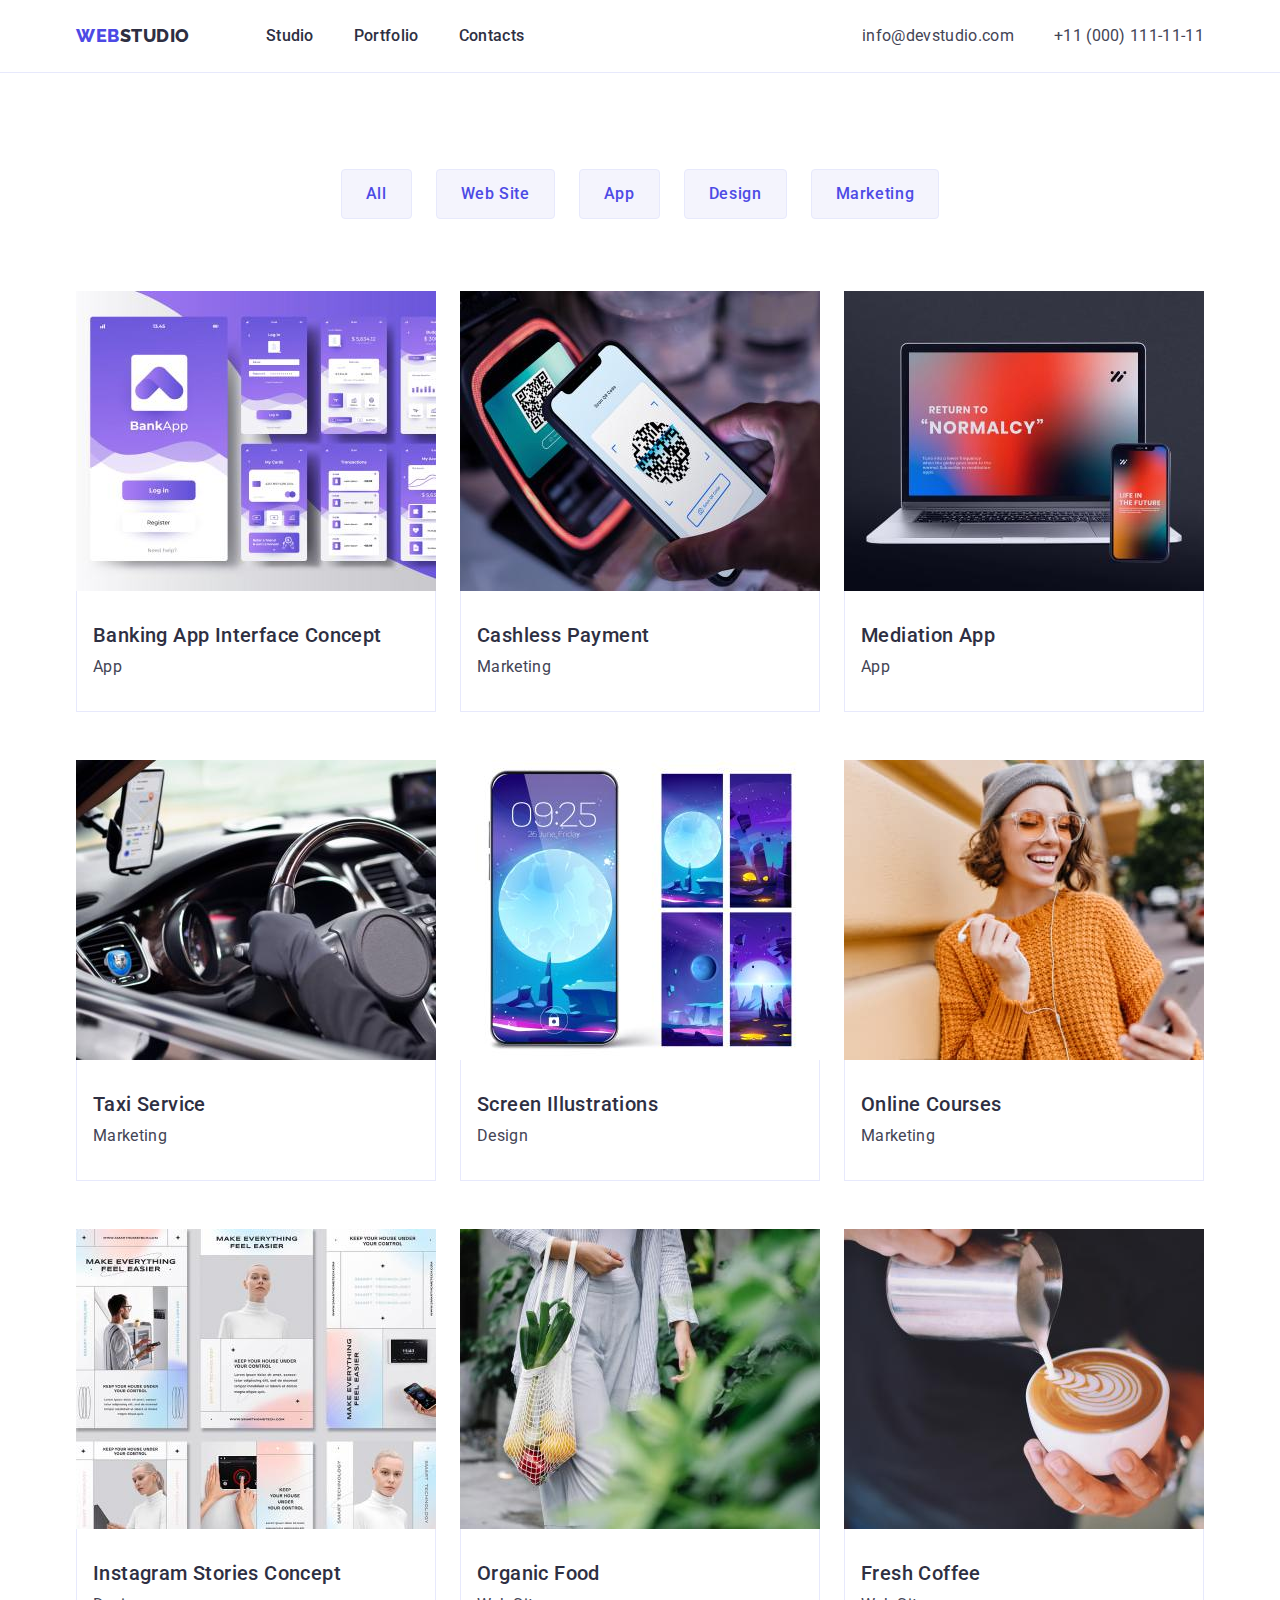
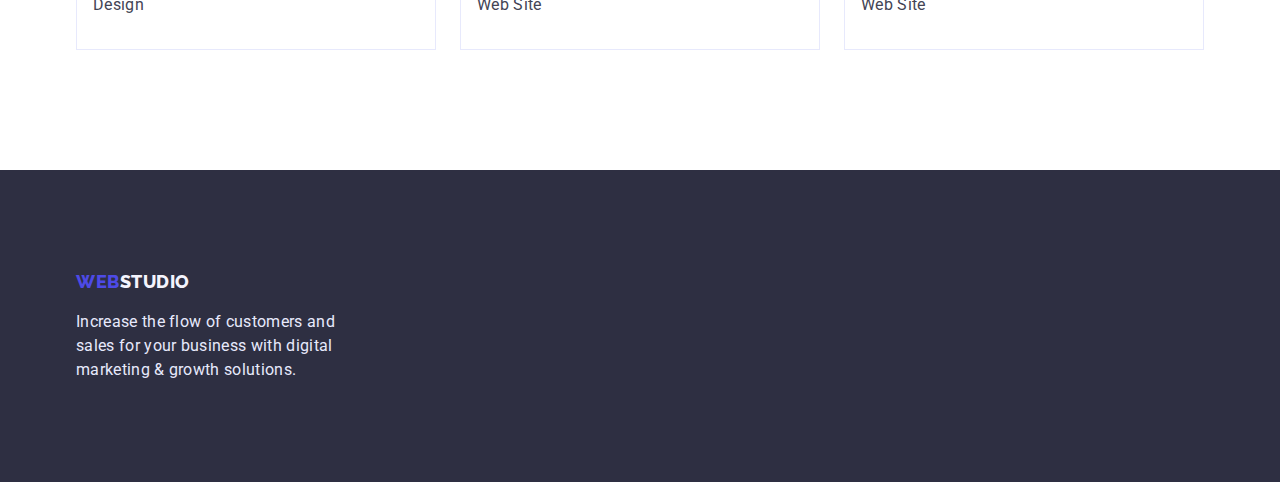
==== portfolio.html @ 203d9056 "Initial commit" ====
<!DOCTYPE html>
<html lang="en">
  <head>
    <meta charset="UTF-8" />
    <meta http-equiv="X-UA-Compatible" content="IE=edge" />
    <meta name="viewport" content="width=device-width, initial-scale=1.0" />
    <title>WebStudio</title>
    <link rel="preconnect" href="https://fonts.googleapis.com" />
    <link rel="preconnect" href="https://fonts.gstatic.com" crossorigin />
    <link
      href="https://fonts.googleapis.com/css2?family=Raleway:wght@800&family=Roboto:wght@400;500;700&display=swap"
      rel="stylesheet"
    />
    <link
      rel="stylesheet"
      href="https://cdnjs.cloudflare.com/ajax/libs/modern-normalize/1.1.0/modern-normalize.min.css"
    />
    <link rel="stylesheet" href="./css/styles.css" />
  </head>

  <body>
    <!-- Header -->
    <header class="header">
      <div class="container main-nav"">
        <nav class="link-nav">
          <a href="./index.html" class="logo-web link"
            >WEB<span class="head-studio">STUDIO</span>
          </a>

          <ul class="site-nav list">
            <li class="item">
              <a href="./index.html" class="anchors link">Studio</a>
            </li>

            <li class="site-nav list">
              <a href="./portfolio.html" class="anchors link">Portfolio</a>
            </li>

            <li class="site-nav list">
              <a href="" class="anchors link">Contacts</a>
            </li>
          </ul>
        </nav>

        <ul class="head-content list">
          <li class="item">
            <a href="mailto:info@devstudio.com" class="relations link"
              >info@devstudio.com</a
            >
          </li>

          <li class="item">
            <a href="tel:+110001111111" class="relations link"
              >+11 (000) 111-11-11</a
            >
          </li>
        </ul>
      </div>
    </header>
    <!-- Header -->

    <!-- Main content -->
    <main>
      <section class="section-title-prt">
        <div class="container">
        <h1 class="visually-hidden">Filter buttons</h1>
        <ul class="btn-prt list">
          <li class="btn-item">
            <button type="button" class="btn btn-filters">All</button>
          </li>
          <li class="btn-item">
            <button type="button" class="btn btn-filters">Web Site</button>
          </li>
          <li class="btn-item">
            <button type="button" class="btn btn-filters">App</button>
          </li>
          <li class="btn-item">
            <button type="button" class="btn btn-filters">Design</button>
          </li>
          <li class="btn-item">
            <button type="button" class="btn btn-filters">Marketing</button>
          </li>
        </ul>
        <ul class="list main-filter">
          <li class="filter">
            <a href="" class="link"
              ><img
                src="./images/potfolio1.jpg"
                alt="Images of different pages of the banking application."
                width="360"
                class="display-block"
              />
              <div class="prt-block">
              <h2 class="prt-title">Banking App Interface Concept</h2>
              <p class="prt-text">App</p>
              </div>
            </a>
          </li>
          <li class="filter">
            <a href="" class="link"
              ><img
                src="./images/potfolio2.jpg"
                alt="QR scan for pay."
                width="360"
                 class="display-block"
              />
              <div class="prt-block">
              <h2 class="prt-title">Cashless Payment</h2>
              <p class="prt-text">Marketing</p>
              </div>
            </a>
          </li>
          <li class="filter ">
            <a href="" class="link"
              ><img
                src="./images/potfolio3.jpg"
                alt="Notebook and phone."
                width="360"
                class="display-block"
              />
              <div class="prt-block">
              <h2 class="prt-title">Mediation App</h2>
              <p class="prt-text">App</p>
              </div>
            </a>
          </li>
          <li class="filter">
            <a href="" class="link"
              ><img
                src="./images/potfolio4.jpg"
                alt="Driving navigation."
                width="360"
                class="display-block"
              />
              <div class="prt-block">
              <h2 class="prt-title">Taxi Service</h2>
              <p class="prt-text">Marketing</p>
              </div>
            </a>
          </li>
          <li class="filter">
            <a href="" class="link"
              ><img
                src="./images/potfolio5.jpg"
                alt="Pictured is a phone with different kinds of wallpapers in
                 the app."
                width="360"
                 class="display-block"
              />
              <div class="prt-block">
              <h2 class="prt-title">Screen Illustrations</h2>
              <p class="prt-text">Design</p>
              </div>
            </a>
          </li>
          <li class="filter">
            <a href="" class="link"
              ><img
                src="./images/potfolio6.jpg"
                alt="Girl with phone."
                width="360"
                class="display-block"
              />
              <div class="prt-block">
              <h2 class="prt-title">Online Courses</h2>
              <p class="prt-text">Marketing</p>
              </div>
            </a>
          </li>
          <li class="filter">
            <a href="" class="link"
              ><img
                src="./images/potfolio7.jpg"
                alt="Concepts for Instagram stories."
                width="360"
                class="display-block"
              />
              <div class="prt-block">
              <h2 class="prt-title">Instagram Stories Concept</h2>
              <p class="prt-text">Design</p>
              </div>
            </a>
          </li>
          <li class="filter">
            <a href="" class="link"
              ><img
                src="./images/potfolio8.jpg"
                alt="A girl carrying a mesh bag of fruit."
                width="360"
                class="display-block"
              />
                              <div class="prt-block">
              <h2 class="prt-title">Organic Food</h2>
              <p class="prt-text">Web Site</p>
              </div>
            </a>
          </li>
          <li class="filter">
            <a href="" class="link"
              ><img
                src="./images/potfolio9.jpg"
                alt="Coffee is poured."
                width="360"
                class="display-block"
              />
              <div class="prt-block">
              <h2 class="prt-title">Fresh Coffee</h2>
              <p class="prt-text">Web Site</p>
              </div>
            </a>
          </li>
        </ul>
        </div>
      </section>
    </main>
    <!-- Main content -->

    <!-- Footer -->
    <footer class="footer">
      <div class="container">
        <p class="foot-logo">
        <a href="./index.html" class="logo-web link"
          >WEB<span class="footer-studio">STUDIO</span></a
        >
        </p>
        <p class="footer-text">
          Increase the flow of customers and sales for your business with
          digital marketing & growth solutions.
        </p>
      </div>
    </footer>
  </body>
</html>
<!-- Footer -->
---- css/styles.css ----
*,
*::before,
*::after {
  box-sizing: border-box;
  padding: 0;
  margin: 0;
}

.display-block {
  display: block;
}

:root {
  --primary-brand-color: #4d4ae5;
  --secondary-brand-color: #404bbf;
  --dark-color: #2e2f42;
  --success-color: #31d0aa;
  --text-color: #434455;
  --subtle-text: #8e8f99;
  --white-color: #fff;
  --accent-color: #e7e9fc;
  --light-color: #f4f4fd;
}
/* Body */
body {
  color: #2e2f42;
  font-family: "Roboto", sans-serif;
  font-size: 16px;
  background-color: #ffffff;
}

.list,
.prt-list {
  list-style: none;
  margin: 0;
  padding: 0;
}

.link,
.prt-link {
  text-decoration: none;
}
/* Body */

/* HEADER */

.header {
  background-color: var(--white-color);
  border-bottom: 1px solid var(--accent-color);
  padding-top: 24px;
  padding-bottom: 24px;
}

.container {
  margin-left: auto;
  margin-right: auto;
  width: 1158px;
  padding: 0px 15px;
}

.head-studio,
.site-nav .link {
  color: var(--dark-color);
}
.logo-web,
.head-studio {
  font-family: "Raleway", sans-serif;
  font-weight: 800;
  font-size: 18px;
  line-height: 1.33;
  letter-spacing: 0.03em;
}

.logo-web {
  color: var(--primary-brand-color);
  display: inline-block;
}
.link-nav {
  display: flex;
  align-items: center;
  justify-content: space-between;
  gap: 76px;
}

.main-nav,/*
.link-nav,*/
.site-nav,
.head-content {
  display: flex;
  align-items: center;
  justify-content: space-between;
  gap: 40px;
}

/*.logo-web {
  margin-right: 76px;
}*/

.site-nav .item:not(:last-child),
.head-content .item:not(:last-child) {
  gap: 40px;
}

.anchors {
  font-weight: 500;
  font-size: 16px;
  color: var(--dark-color);
  line-height: 1.5;
  letter-spacing: 0.02em;
}

.anchors:hover,
.anchors:focus {
  color: var(--primary-brand-color);
}

.head-content .link {
  color: var(--text-color);
}
.relations {
  font-weight: 400;
  font-size: 16px;
  color: var(--text-color);
  line-height: 1.5;
  letter-spacing: 0.02em;
}

.relations:hover,
.relations:focus {
  color: var(--primary-brand-color);
}

/* HEADER */

/* index.hmtl */
/* HERO */

.hero {
  background-color: var(--dark-color);
  padding-top: 188px;
  padding-bottom: 188px;
  text-align: center;
}

.hero-title {
  color: var(--white-color);
  font-weight: 700;
  width: 496px;
  font-size: 56px;
  line-height: 1.07;
  letter-spacing: 0.02em;
  text-align: center;
  margin-bottom: 48px;
  margin: auto;
}

.btn {
  cursor: pointer;
  border: none;
  border-color: transparent;
}

.btn-hero {
  background-color: var(--primary-brand-color);
  color: var(--white-color);
  font-family: "Roboto", sdns-serif;
  font-weight: 500;
  font-size: 16px;
  line-height: 1.5;
  letter-spacing: 0.04em;
  margin-top: 48px;
  border-radius: 4px;
  padding: 16px 32px;
}

.btn-hero:hover,
.btn-hero:focus {
  background-color: var(--secondary-brand-color);
  color: var(--white-color);
  font-family: "Roboto", sans-serif;
  font-weight: 500;
  font-size: 16px;
  line-height: 1.5;
  letter-spacing: 0.04em;
}
/* HERO */

/* MAIN CONTENT*/
.visually-hidden {
  position: absolute;
  white-space: nowrap;
  width: 1px;
  height: 1px;
  overflow: hidden;
  border: 0;
  padding: 0;
  clip: rect(0 0 0 0);
  clip-path: inset(50%);
  margin: -1px;
}
.section-main {
  padding-bottom: 120px;
}
.section-title {
  margin-bottom: 72px;

  text-align: center;
  font-size: 36px;
  line-height: 40px;
  letter-spacing: 0.02em;
  text-transform: capitalize;
}
/* Studio / Description of studio */
img {
  display: block;
  max-width: 100%;
  height: auto;
}

.main-desc {
  padding-top: 120px;
  padding-bottom: 120px;
}

.hide-text {
  display: none;
}

.desc {
  display: flex;
}

.list.desc {
  gap: 24px;
}

.desc-title,
.team-title {
  color: var(--dark-color);
  font-weight: 500;
  font-size: 20px;
  line-height: 1.2;
  letter-spacing: 0.02em;
  margin-bottom: 8px;
  text-align: left;
}

.desc-text,
.team-text {
  color: #434455;
  font-weight: 400;
  font-size: 16px;
  line-height: 1.5;
  letter-spacing: 0.02em;
  text-align: left;
}

.main-desc .list.item {
  min-width: 264px;
}

/* Portfolio / Description of the works of the studio */

.main-prt {
  padding-bottom: 120px;
}

.main-prt .section-title {
  text-align: center;
  margin-bottom: 72px;
}

.list.prt {
  display: flex;
  justify-content: center;
  gap: 24px;
}
/* Section3 Contacts / Main team of studio */
.section-team {
  padding-bottom: 120px;
  padding-top: 120px;
  background-color: #f4f4fd;
}
.main-team {
  background-color: var(--light-color);
  margin-bottom: 120px;
  margin-top: 120px;
  margin: 0;
  padding: 0;
}

.main-team .section-title {
  margin-bottom: 72px;
  text-align: center;
}

.main-cont {
  display: flex;
  gap: 24px;
  justify-content: center;
}

.list.team {
  background-color: var(--white-color);
  box-shadow: 0px 1px 6px rgba(46, 47, 66, 0.08),
    0px 1px 1px rgba(46, 47, 66, 0.16), 0px 2px 1px rgba(46, 47, 66, 0.08);
  border-radius: 0px 0px 4px 4px;
}

.cont-text {
  padding: 32px 16px;
}

.desc-title,
.team-title {
  color: var(--dark-color);
  font-weight: 500;
  font-size: 20px;
  line-height: 1.2;
  letter-spacing: 0.02em;
  /*padding-bottom: 8px;*/
}

.desc-text,
.team-text {
  color: #434455;
  font-size: 16px;
  line-height: 1.5;
  letter-spacing: 0.02em;
}
.team-title,
.team-text {
  text-align: center;
}

/*.section-team {
  background-color: var(--light-color);*/
/*padding-bottom: 120px;}*/

/* Section3 Contacts / Main team of studio */

/* MAIN CONTENT*/

/* portfolio.css */
/* MAIN CONTENT */

.section-title-prt {
  padding-top: 96px;
  padding-bottom: 120px;
}

.prt-section {
  padding-top: 96px;
  padding-bottom: 120px;
}

.section-title.prt-title {
  display: none;
}

.btn-prt.list {
  display: flex;
  justify-content: center;
  gap: 24px;
}

.btn-filters {
  background-color: var(--light-color);
  color: var(--primary-brand-color);
  font-family: "Roboto", sans-serif;
  font-weight: 500;
  font-size: 16px;
  line-height: 1.5;
  letter-spacing: 0.04em;
  border: 1px solid #e7e9fc;
  border-radius: 4px;
  min-height: 48px;
  padding: 12px 24px;
}

.btn-filters:hover,
.btn-filters:focus {
  background-color: var(--primary-brand-color);
  color: var(--white-color);
  border-color: transparent;
}

.btn-prt {
  padding: 0;
  margin: 0;
  margin-bottom: 72px;
}

.main-filter {
  display: flex;
  flex-wrap: wrap;
  justify-content: center;
  column-gap: 24px;
  row-gap: 48px;
}

.filter {
  width: calc((100% - 48px) / 3);
}

.prt-block {
  text-align: left;
  padding: 32px 0 32px 16px;
  border: 1px solid #e7e9fc;
  border-top: none;
}

.prt-title {
  color: var(--dark-color);
  font-weight: 500;
  font-size: 20px;
  line-height: 1.2;
  letter-spacing: 0.02em;
  margin-bottom: 8px;
}

.prt-text {
  color: var(--text-color);
  font-weight: 400;
  font-size: 16px;
  line-height: 1.5;
  letter-spacing: 0.02em;
}
/* portfolio.css */
/* MAIN CONTENT*/

/* FOOTER */

.footer {
  background-color: var(--dark-color);
  padding-top: 100px;
  padding-bottom: 100px;
}

/*.foot-logo {
  text-align: left;
  margin-bottom: 16px;
}*/

.footer-studio {
  color: var(--light-color);
  font-family: "Raleway", sans-serif;
  font-weight: 800;
  font-size: 18px;
  line-height: 1.16;
  letter-spacing: 0.03em;
}

.footer-text {
  color: var(--accent-color);
  font-weight: 400;
  font-size: 16px;
  line-height: 1.5;
  letter-spacing: 0.02em;
  width: 264px;
  margin-bottom: 0;
  margin-top: 16px;
}
/* FOOTER */
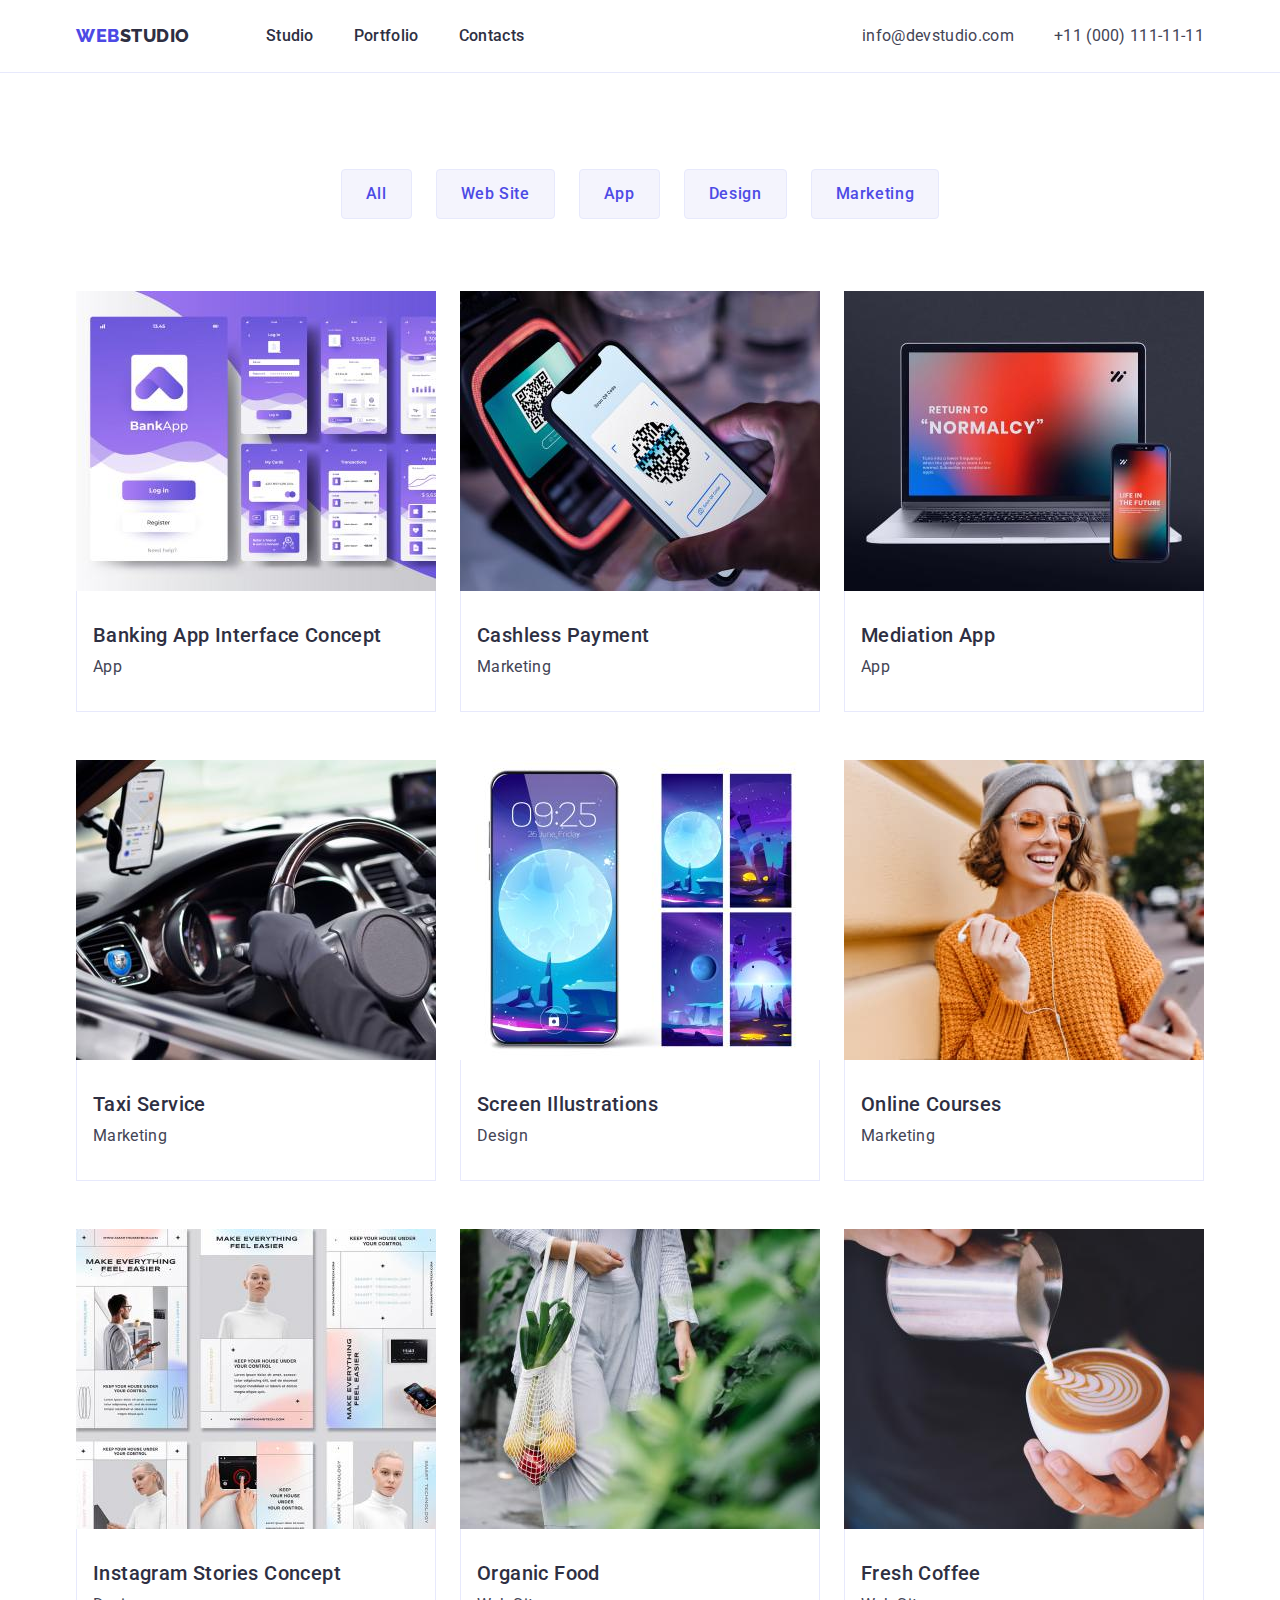
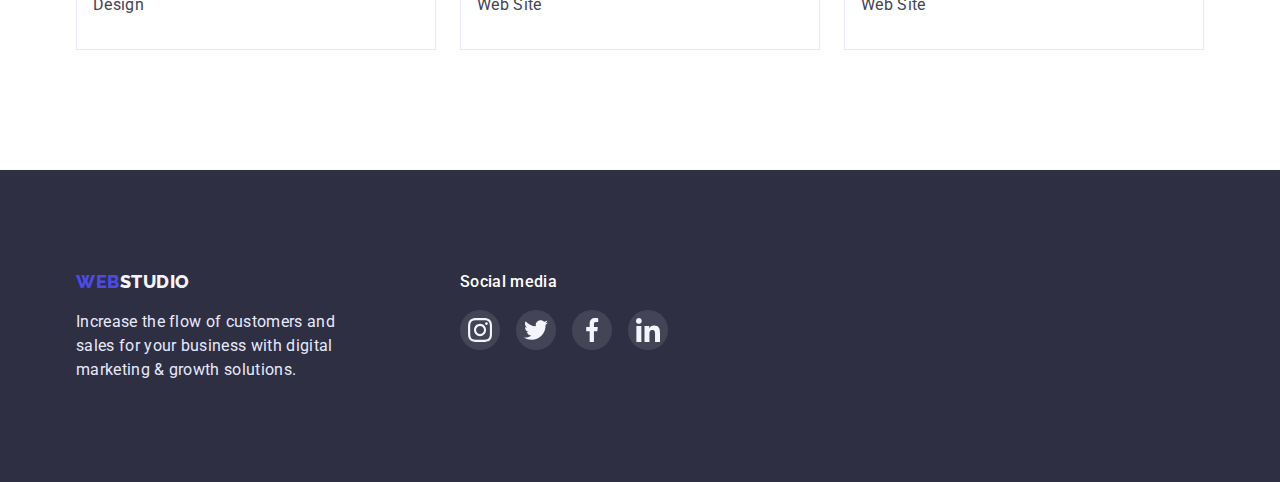
==== commit 43646ccb: "update" ====
--- a/portfolio.html
+++ b/portfolio.html
@@ -217,18 +217,44 @@
 
     <!-- Footer -->
     <footer class="footer">
-      <div class="container">
-        <p class="foot-logo">
+      <div class="container container-footer">
+        <div class="about-footer">
         <a href="./index.html" class="logo-web link"
           >WEB<span class="footer-studio">STUDIO</span></a
         >
-        </p>
         <p class="footer-text">
           Increase the flow of customers and sales for your business with
           digital marketing & growth solutions.
         </p>
+</div>
+<div class="footer-contacts">
+  <h3 class="social-media">Social media</h3>
+  <ul class="actions-footer">
+                <li><a class="a-act-footer"> 
+<svg class="a-icon a-icon-footer " > 
+  <use href="./images/symbol-defs.svg#instagram"></use>
+</svg>
+                </a></li>
+                <li><a class="a-act-footer">
+<svg class="a-icon a-icon-footer ">
+  <use href="./images/symbol-defs.svg#twitter"></use>
+</svg>
+                </a></li>
+                <li><a class="a-act-footer">
+<svg class="a-icon a-icon-footer ">
+  <use href="./images/symbol-defs.svg#facebook"></use>
+</svg>
+                </a></li>
+                <li><a class="a-act-footer">
+<svg class="a-icon a-icon-footer " >
+  <use href="./images/symbol-defs.svg#linkedin"></use>
+</svg>
+                </a></li>
+              </ul>
+</div>
       </div>
     </footer>
   </body>
 </html>
 <!-- Footer -->
+
--- a/css/styles.css
+++ b/css/styles.css
@@ -136,10 +136,23 @@
 /* HERO */
 
 .hero {
-  background-color: var(--dark-color);
+  /*background-color: var(--dark-color);*/
+
   padding-top: 188px;
   padding-bottom: 188px;
   text-align: center;
+  background-image: linear-gradient(
+      rgba(46, 47, 66, 0.7),
+      rgba(46, 47, 66, 0.7)
+    ),
+    url("../images/people-office_.jpeg");
+max-width: 1440px;
+height: 600px;
+margin-left: auto;
+margin-right: auto;
+  background-position: center;
+  background-repeat: no-repeat;
+  background-size: cover;
 }
 
 .hero-title {
@@ -154,6 +167,31 @@
   margin: auto;
 }
 
+.list-item::before{
+display: block;
+content: '';
+height: 120px;
+background-repeat: no-repeat;
+background-position: center;
+background-color: #F4F4FD;
+}
+.icon-antena::before{
+  background-image: url('../images/antenna.svg');
+
+}
+.icon-clock::before{
+    background-image: url('../images/clock.svg');
+    
+    
+}
+.icon-diagram::before{
+    background-image: url('../images/diagram.svg');
+  
+}
+.icon-astroaut::before{
+    background-image: url('../images/astronaut.svg');
+   
+}
 .btn {
   cursor: pointer;
   border: none;
@@ -210,6 +248,10 @@
   letter-spacing: 0.02em;
   text-transform: capitalize;
 }
+.section-customers{
+  margin-bottom: 110px;
+  margin-top: 130px;
+}
 /* Studio / Description of studio */
 img {
   display: block;
@@ -243,6 +285,7 @@
   letter-spacing: 0.02em;
   margin-bottom: 8px;
   text-align: left;
+  margin-top: 8px;
 }
 
 .desc-text,
@@ -258,6 +301,28 @@
 .main-desc .list.item {
   min-width: 264px;
 }
+
+ /*----Section4- Clients---*/
+ .customer-item{
+border: 1px solid #8E8F99;
+border-radius: 4px;
+height: 88px;
+width: 168px;
+
+    display: flex;
+    justify-content: center;
+    align-items: center;
+cursor: pointer;
+
+ }
+.customer-list{
+  list-style: none;
+  display: flex;
+  gap: 24px;
+}
+
+/*----Section4- Clients---*/
+
 
 /* Portfolio / Description of the works of the studio */
 
@@ -306,9 +371,45 @@
     0px 1px 1px rgba(46, 47, 66, 0.16), 0px 2px 1px rgba(46, 47, 66, 0.08);
   border-radius: 0px 0px 4px 4px;
 }
+.actions{
+  display: flex;
+  padding: 0;
+  margin: 0;
+
+  list-style: none;
+}
+
+.a-act{
+    display: flex;
+  justify-content: center;
+  align-items: center;
+  padding: 0;
+  border: none;
+  text-decoration: none;
+  width: 40px;
+  height: 40px;
+  background-color: #4D5AE5;
+  border-radius: 50%;
+
+  background-position: center;
+  margin: 0 13px 32px 13px;
+}
+.a-act:hover,
+.a-act:focus{
+
+  background-color: #404BBF;
+
+}
+.a-icon{
+ 
+  width: 16px;
+  height: 16px;
+  background-position: center;
+}
+
 
 .cont-text {
-  padding: 32px 16px;
+  padding: 32px 16px 8px 16px;
 }
 
 .desc-title,
@@ -383,6 +484,11 @@
   background-color: var(--primary-brand-color);
   color: var(--white-color);
   border-color: transparent;
+  box-shadow: 0px 3px 1px rgba(0, 0, 0, 0.1),
+   0px 2px 1px rgba(0, 0, 0, 0.08), 
+   0px 2px 2px rgba(0, 0, 0, 0.12);
+
+
 }
 
 .btn-prt {
@@ -409,7 +515,13 @@
   border: 1px solid #e7e9fc;
   border-top: none;
 }
-
+.prt-block:hover{
+  box-shadow: 0px 1px 6px rgba(46, 47, 66, 0.08),
+   0px 1px 1px 
+   rgba(46, 47, 66, 0.16),
+    0px 2px 1px 
+    rgba(46, 47, 66, 0.08);
+}
 .prt-title {
   color: var(--dark-color);
   font-weight: 500;
@@ -441,7 +553,12 @@
   text-align: left;
   margin-bottom: 16px;
 }*/
-
+.container-footer{
+  display: flex;
+  align-items: flex-start;
+  flex-direction: row;
+  gap: 120px;
+}
 .footer-studio {
   color: var(--light-color);
   font-family: "Raleway", sans-serif;
@@ -461,4 +578,50 @@
   margin-bottom: 0;
   margin-top: 16px;
 }
+.actions-footer{
+  display: flex;
+  padding: 0;
+  margin: 0;
+
+  list-style: none;
+  margin-top: 16px;
+   gap: 16px;
+}
+
+.a-act-footer{
+    display: flex;
+  justify-content: center;
+  align-items: center;
+  padding: 0;
+  border: none;
+  text-decoration: none;
+  width: 40px;
+  height: 40px;
+  background-color:  #434455;
+  border-radius: 50%;
+
+  background-position: center;
+ 
+}
+.a-act-footer:hover,
+.a-act-footer:focus{
+
+  background-color: #404BBF;
+
+}
+.social-media{
+  color: #FFFFFF;
+
+font-size: 16px;
+font-weight: 500;
+line-height: 24px;
+letter-spacing: 0.02em;
+text-align: left;
+
+}
+.a-icon-footer{
+  width: 24px;
+  height: 24px;
+}
 /* FOOTER */
+
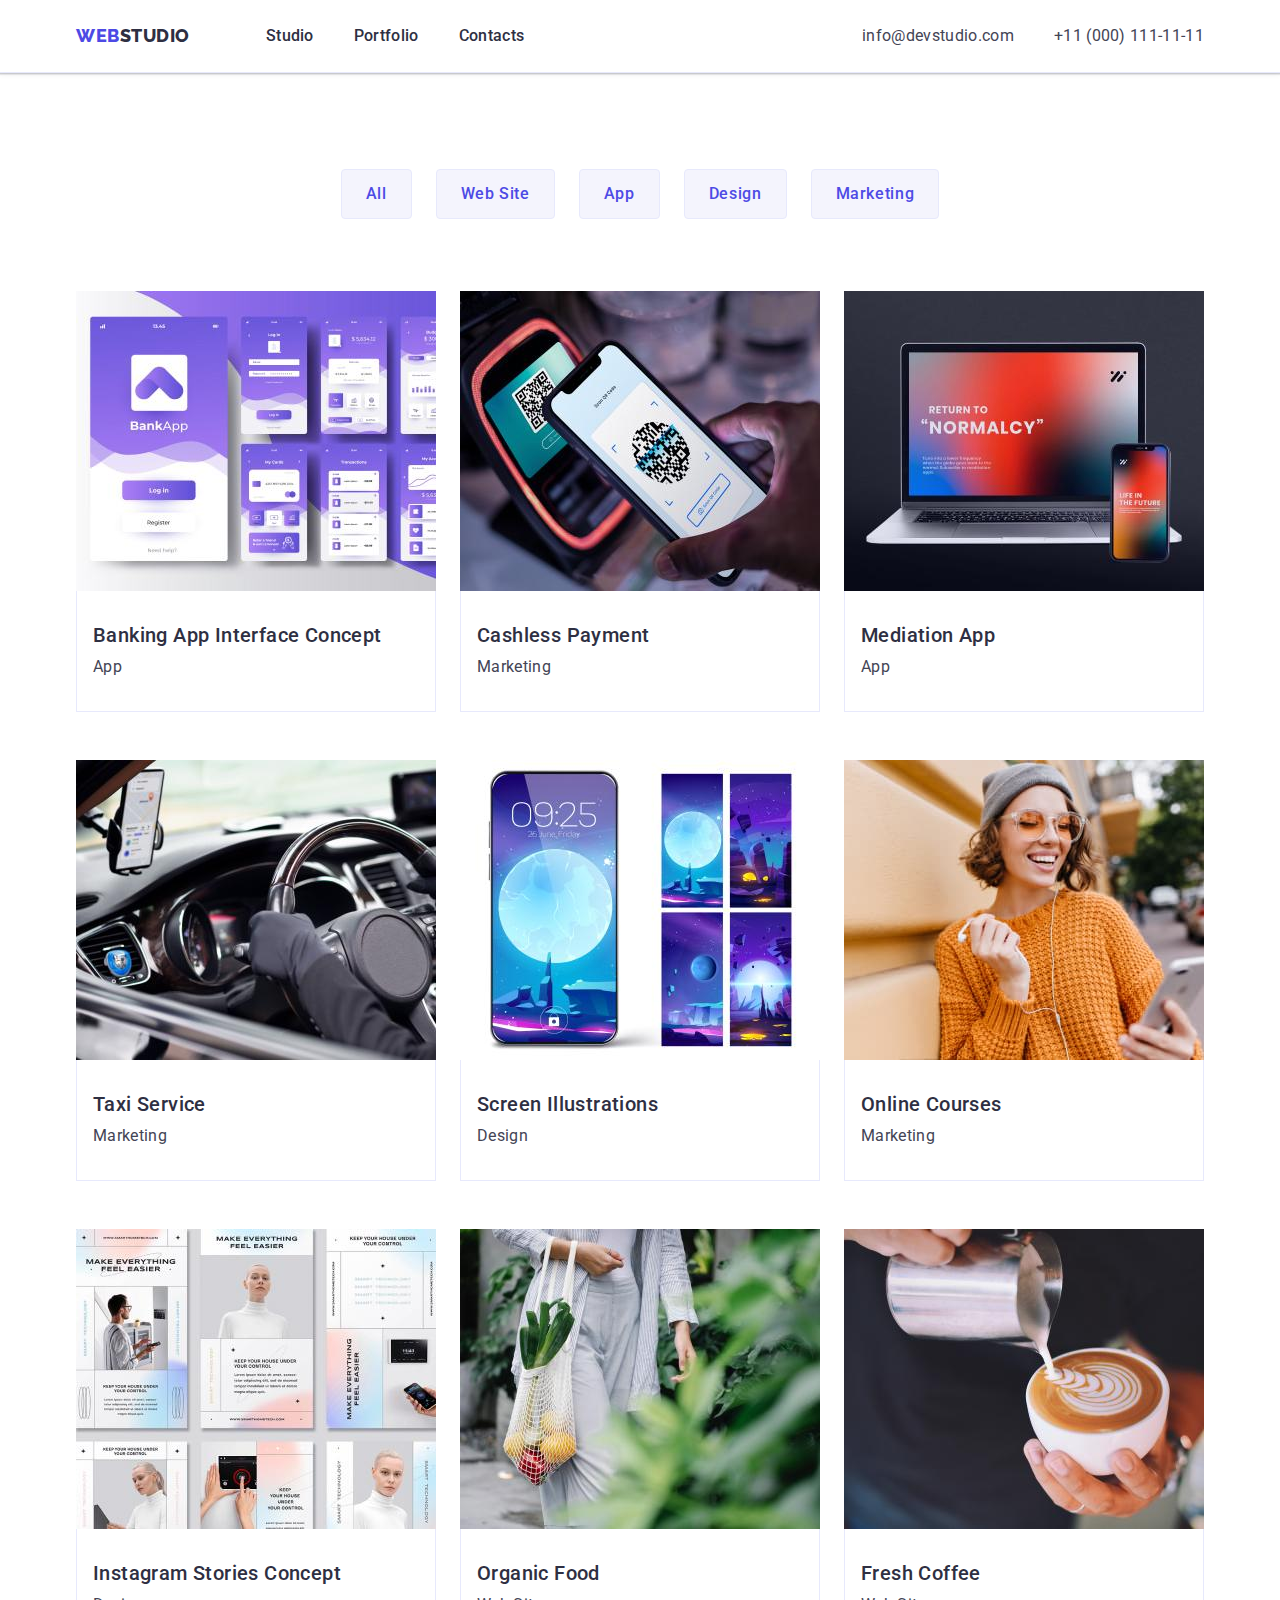
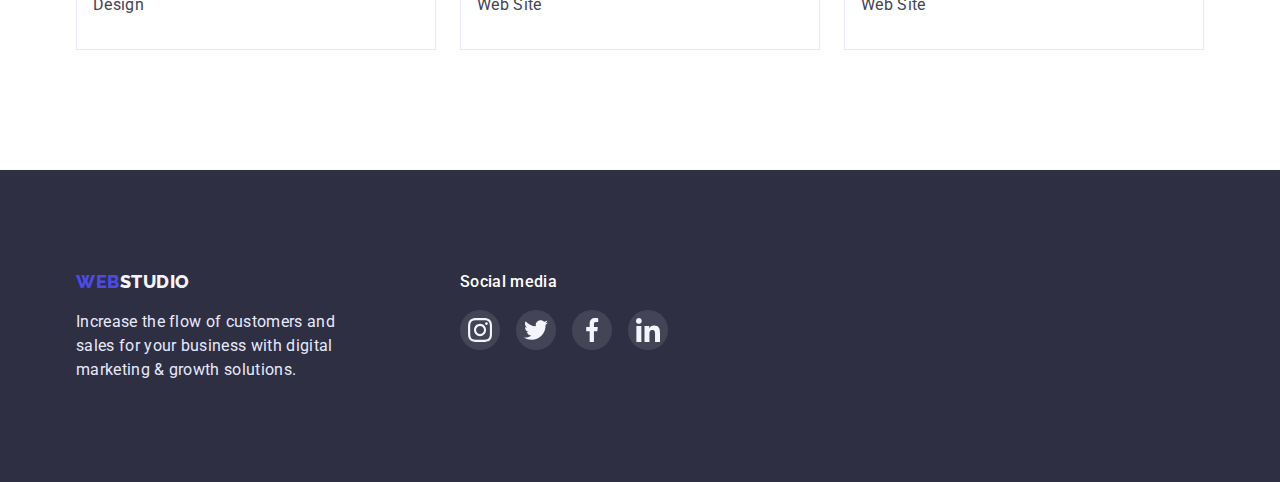
==== commit 50a258e9: "update" ====
--- a/portfolio.html
+++ b/portfolio.html
@@ -83,7 +83,7 @@
         </ul>
         <ul class="list main-filter">
           <li class="filter">
-            <a href="" class="link"
+            <a href="" class="link link-prt"
               ><img
                 src="./images/potfolio1.jpg"
                 alt="Images of different pages of the banking application."
@@ -97,7 +97,7 @@
             </a>
           </li>
           <li class="filter">
-            <a href="" class="link"
+            <a href="" class="link link-prt"
               ><img
                 src="./images/potfolio2.jpg"
                 alt="QR scan for pay."
@@ -111,7 +111,7 @@
             </a>
           </li>
           <li class="filter ">
-            <a href="" class="link"
+            <a href="" class="link link-prt"
               ><img
                 src="./images/potfolio3.jpg"
                 alt="Notebook and phone."
@@ -125,7 +125,7 @@
             </a>
           </li>
           <li class="filter">
-            <a href="" class="link"
+            <a href="" class="link link-prt"
               ><img
                 src="./images/potfolio4.jpg"
                 alt="Driving navigation."
@@ -139,7 +139,7 @@
             </a>
           </li>
           <li class="filter">
-            <a href="" class="link"
+            <a href="" class="link link-prt"
               ><img
                 src="./images/potfolio5.jpg"
                 alt="Pictured is a phone with different kinds of wallpapers in
@@ -154,7 +154,7 @@
             </a>
           </li>
           <li class="filter">
-            <a href="" class="link"
+            <a href="" class="link link-prt"
               ><img
                 src="./images/potfolio6.jpg"
                 alt="Girl with phone."
@@ -168,7 +168,7 @@
             </a>
           </li>
           <li class="filter">
-            <a href="" class="link"
+            <a href="" class="link link-prt"
               ><img
                 src="./images/potfolio7.jpg"
                 alt="Concepts for Instagram stories."
@@ -182,7 +182,7 @@
             </a>
           </li>
           <li class="filter">
-            <a href="" class="link"
+            <a href="" class="link link-prt"
               ><img
                 src="./images/potfolio8.jpg"
                 alt="A girl carrying a mesh bag of fruit."
@@ -196,7 +196,7 @@
             </a>
           </li>
           <li class="filter">
-            <a href="" class="link"
+            <a href="" class="link link-prt"
               ><img
                 src="./images/potfolio9.jpg"
                 alt="Coffee is poured."
@@ -230,22 +230,22 @@
 <div class="footer-contacts">
   <h3 class="social-media">Social media</h3>
   <ul class="actions-footer">
-                <li><a class="a-act-footer"> 
+                <li><a href="" class="a-act-footer"> 
 <svg class="a-icon a-icon-footer " > 
   <use href="./images/symbol-defs.svg#instagram"></use>
 </svg>
                 </a></li>
-                <li><a class="a-act-footer">
+                <li><a href="" class="a-act-footer">
 <svg class="a-icon a-icon-footer ">
   <use href="./images/symbol-defs.svg#twitter"></use>
 </svg>
                 </a></li>
-                <li><a class="a-act-footer">
+                <li><a href="" class="a-act-footer">
 <svg class="a-icon a-icon-footer ">
   <use href="./images/symbol-defs.svg#facebook"></use>
 </svg>
                 </a></li>
-                <li><a class="a-act-footer">
+                <li><a href="" class="a-act-footer">
 <svg class="a-icon a-icon-footer " >
   <use href="./images/symbol-defs.svg#linkedin"></use>
 </svg>
--- a/css/styles.css
+++ b/css/styles.css
@@ -49,6 +49,7 @@
   border-bottom: 1px solid var(--accent-color);
   padding-top: 24px;
   padding-bottom: 24px;
+  box-shadow: 0px 2px 1px rgba(46, 47, 66, 0.08), 0px 1px 1px rgba(46, 47, 66, 0.16), 0px 1px 6px rgba(46, 47, 66, 0.08);
 }
 
 .container {
@@ -147,7 +148,7 @@
     ),
     url("../images/people-office_.jpeg");
 max-width: 1440px;
-height: 600px;
+
 margin-left: auto;
 margin-right: auto;
   background-position: center;
@@ -209,6 +210,7 @@
   margin-top: 48px;
   border-radius: 4px;
   padding: 16px 32px;
+  box-shadow: 0px 4px 4px rgba(0, 0, 0, 0.15);
 }
 
 .btn-hero:hover,
@@ -220,6 +222,7 @@
   font-size: 16px;
   line-height: 1.5;
   letter-spacing: 0.04em;
+
 }
 /* HERO */
 
@@ -249,9 +252,10 @@
   text-transform: capitalize;
 }
 .section-customers{
-  margin-bottom: 110px;
-  margin-top: 130px;
-}
+ padding-bottom: 110px;
+  padding-top: 130px;
+}
+
 /* Studio / Description of studio */
 img {
   display: block;
@@ -304,24 +308,44 @@
 
  /*----Section4- Clients---*/
  .customer-item{
-border: 1px solid #8E8F99;
-border-radius: 4px;
+
 height: 88px;
 width: 168px;
 
+  
+
+ }
+.customer-list{
+  list-style: none;
+  display: flex;
+  gap: 24px;
+}
+.customer-link{
+  border: 1px solid #8E8F99;
+border-radius: 4px;
     display: flex;
     justify-content: center;
     align-items: center;
 cursor: pointer;
-
- }
-.customer-list{
-  list-style: none;
-  display: flex;
-  gap: 24px;
-}
-
-/*----Section4- Clients---*/
+padding-top:16px;
+padding-bottom: 16px;
+}
+.customer-link:hover,
+.customer-link:focus{
+border-color: #404BBF;
+}
+svg{
+  color: #8E8F99
+;
+}
+
+
+svg:hover,
+svg:focus{
+color: #404BBF;
+
+}
+  /*----Section4- Clients---*/
 
 
 /* Portfolio / Description of the works of the studio */
@@ -375,14 +399,19 @@
   display: flex;
   padding: 0;
   margin: 0;
+  justify-content: center;
 
   list-style: none;
+  gap: 24px;
+  padding-top: 8px;
+  padding-bottom: 32px;
 }
 
 .a-act{
     display: flex;
+  align-items: center;
   justify-content: center;
-  align-items: center;
+
   padding: 0;
   border: none;
   text-decoration: none;
@@ -392,7 +421,7 @@
   border-radius: 50%;
 
   background-position: center;
-  margin: 0 13px 32px 13px;
+
 }
 .a-act:hover,
 .a-act:focus{
@@ -508,6 +537,15 @@
 .filter {
   width: calc((100% - 48px) / 3);
 }
+.link-prt:hover{
+  display: block;
+  box-shadow: 0px 1px 6px rgba(46, 47, 66, 0.08),
+   0px 1px 1px 
+   rgba(46, 47, 66, 0.16),
+    0px 2px 1px 
+    rgba(46, 47, 66, 0.08);
+}
+
 
 .prt-block {
   text-align: left;
@@ -515,13 +553,7 @@
   border: 1px solid #e7e9fc;
   border-top: none;
 }
-.prt-block:hover{
-  box-shadow: 0px 1px 6px rgba(46, 47, 66, 0.08),
-   0px 1px 1px 
-   rgba(46, 47, 66, 0.16),
-    0px 2px 1px 
-    rgba(46, 47, 66, 0.08);
-}
+
 .prt-title {
   color: var(--dark-color);
   font-weight: 500;
@@ -606,7 +638,8 @@
 .a-act-footer:hover,
 .a-act-footer:focus{
 
-  background-color: #404BBF;
+  background-color: #31D0AA
+;
 
 }
 .social-media{
